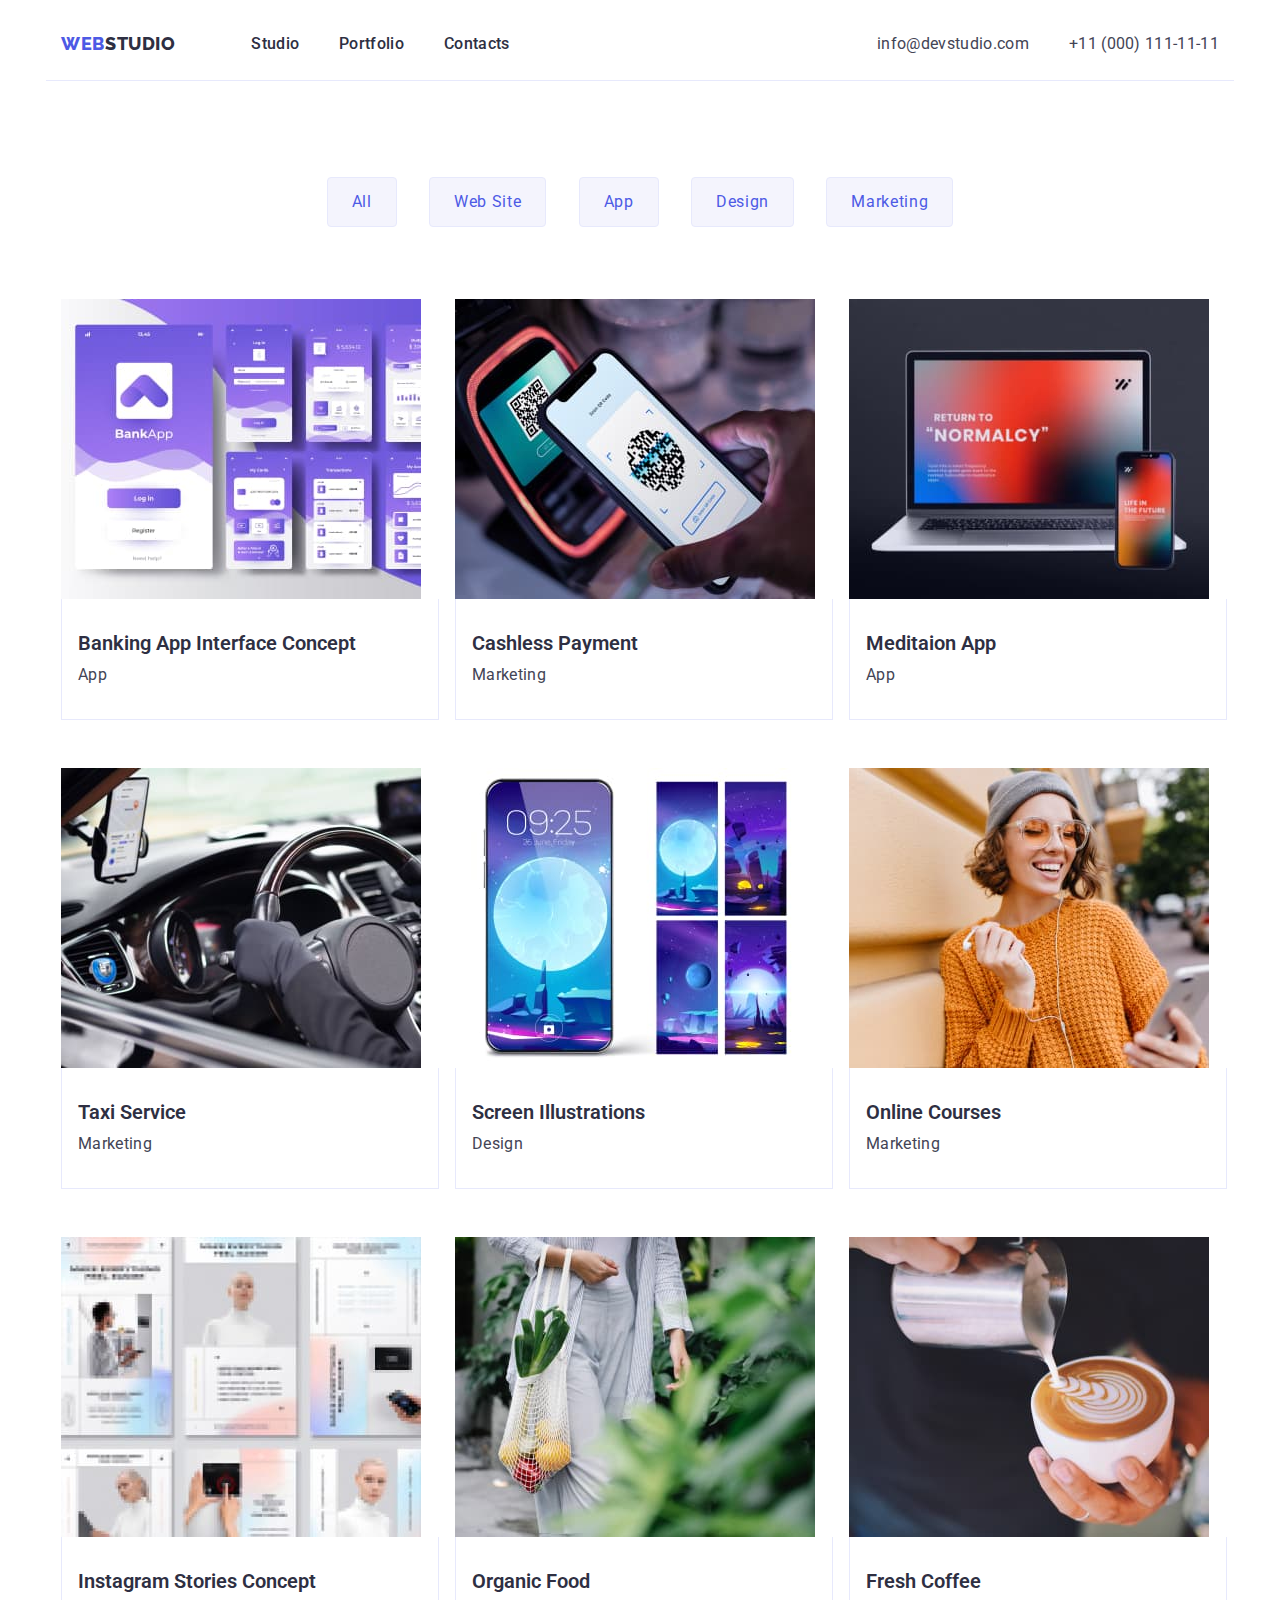
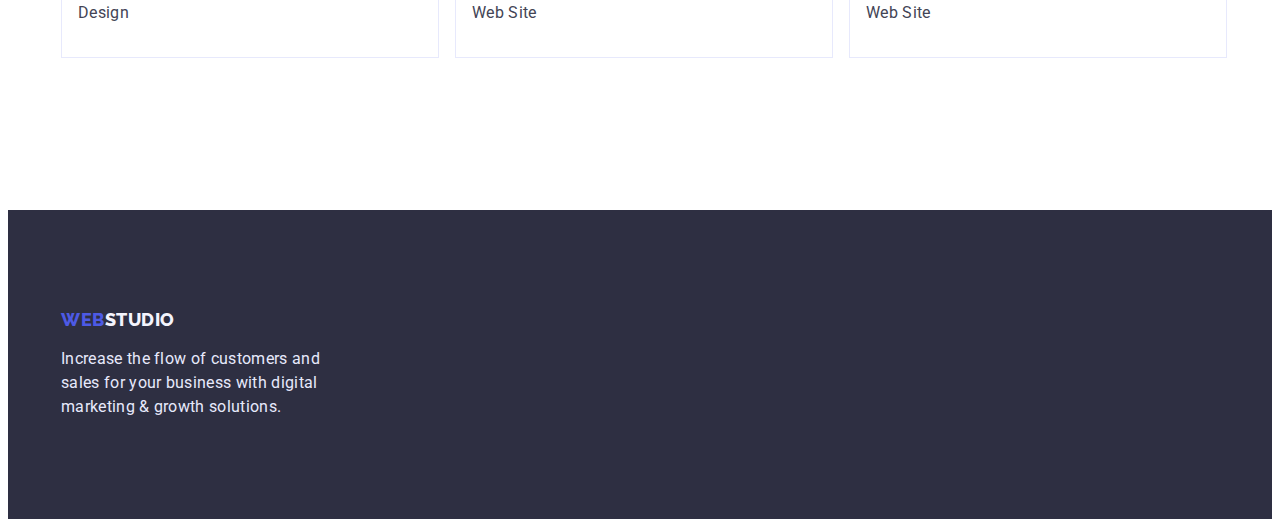
==== portfolio.html @ cd5cca3f "20.01" ====
<!DOCTYPE html>
<html lang="en">

<head>
  <meta charset="UTF-8">
  <meta http-equiv="X-UA-Compatible" content="IE=edge">
  <meta name="viewport" content="width=device-width, initial-scale=1.0">
  <title>Portfolio</title>
  <link rel="preconnect" href="https://fonts.googleapis.com">
  <link rel="preconnect" href="https://fonts.gstatic.com" crossorigin>
  <link href="https://fonts.googleapis.com/css2?family=Raleway:wght@800&family=Roboto:wght@400;500;700;900&display=swap"
    rel="stylesheet">
  <link rel="stylesheet" href="https://cdnjs.cloudflare.com/ajax/libs/modern-normalize/1.1.0/modern-normalize.min.css"
    integrity="sha512-wpPYUAdjBVSE4KJnH1VR1HeZfpl1ub8YT/NKx4PuQ5NmX2tKuGu6U/JRp5y+Y8XG2tV+wKQpNHVUX03MfMFn9Q=="
    crossorigin="anonymous" referrerpolicy="no-referrer" />
  <link rel="stylesheet" href="./css/styles.css" />

</head>

<body>
  <header class="header">
    <div class="main-nav cont-header">
      <nav class="main-nav">
        <a class="header-text" href="./index.html"><span class="header-web">Web</span>Studio</a>
        <ul class="site-nav">
          <li class="link"><a class="header-list" href="#">Studio</a></li>
          <li class="link"><a class="header-list" href="./portfolio.html">Portfolio</a></li>
          <li class="link"><a class="header-list" href="#">Contacts</a></li>
        </ul>
      </nav>
      <address class="main-nav contacts">
        <ul class="contacts">
          <li class="link"><a class="header-link" href="mailto:info@devstudio.com">info@devstudio.com</a></li>
          <li class="link"><a class="header-link" href="tel:+110001111111">+11 (000) 111-11-11</a></li>
        </ul>
      </address>
    </div>
  </header>
  <main>
    <!-- Section 1 -->
    <section class="portfolio-cont">
      <div class="conteiner-portfolio-buttons">
        <h1 class="section-text-none">List</h1>
        <ul class="item">
          <li class="link"><button class="portfolio-button portfolio-button-text" type="button">All</button></li>
          <li class="link"><button class="portfolio-button portfolio-button-text" type="button">Web Site</button></li>
          <li class="link"><button class="portfolio-button portfolio-button-text" type="button">App</button></li>
          <li class="link"><button class="portfolio-button portfolio-button-text" type="button">Design</button></li>
          <li class="link"><button class="portfolio-button portfolio-button-text" type="button">Marketing</button>
          </li>
        </ul>
      </div>
      <div class="conteiner-box">
        <ul class="portfolio-box">
          <li class="link">
            <img src="./images/portfolio/img.jpg" alt="Banking App" width="360">
            <div class="link-text">
              <h2 class="portfolio-item">Banking App Interface Concept</h2>
              <p class="portfolio-text">App</p>
            </div>
          </li>
          <li class="link">
            <img src="./images/portfolio/img-2.jpg" alt="Text" width="360">
            <div class="link-text">
              <h2 class="portfolio-item">Cashless Payment</h2>
              <p class="portfolio-text">Marketing</p>
            </div>
          </li>
          <li class="link">
            <img src="./images/portfolio/img-3.jpg" alt="Computer" width="360">
            <div class="link-text">
              <h2 class="portfolio-item">Meditaion App</h2>
              <p class="portfolio-text">App</p>
            </div>
          </li>
          <li class="link">
            <img src="./images/portfolio/img-4.jpg" alt="Car" width="360">
            <div class="link-text">
              <h2 class="portfolio-item">Taxi Service</h2>
              <p class="portfolio-text">Marketing</p>
            </div>
          </li>
          <li class="link">
            <img src="./images/portfolio/img-5.jpg" alt="Phone" width="360">
            <div class="link-text">
              <h2 class="portfolio-item">Screen Illustrations</h2>
              <p class="portfolio-text">Design</p>
            </div>
          </li>
          <li class="link">
            <img src="./images/portfolio/img-6.jpg" alt="Women" width="360">
            <div class="link-text">
              <h2 class="portfolio-item">Online Courses</h2>
              <p class="portfolio-text">Marketing</p>
            </div>
          </li>
          <li class="link">
            <img src="./images/portfolio/img-7.jpg" alt="Screenshot" width="360">
            <div class="link-text">
              <h2 class="portfolio-item">Instagram Stories Concept</h2>
              <p class="portfolio-text">Design</p>
            </div>
          </li>
          <li class="link">
            <img src="./images/portfolio/img-8.jpg" alt="Food" width="360">
            <div class="link-text">
              <h2 class="portfolio-item">Organic Food</h2>
              <p class="portfolio-text">Web Site</p>
            </div>
          </li>
          <li class="link">
            <img src="./images/portfolio/img-9.jpg" alt="Coffe" width="360">
            <div class="link-text">
              <h2 class="portfolio-item">Fresh Coffee</h2>
              <p class="portfolio-text">Web Site</p>
            </div>
          </li>
        </ul>
      </div>
    </section>
  </main>
  <footer class="footer">
    <div class="conteiner-footer">
      <a class="footer-studio" href="./index.html"><span class="footer-web">Web</span>Studio</a>
      <p class="footer-text">Increase the flow of customers and sales for your business with digital marketing &
        growth solutions.
      </p>
    </div>
  </footer>

</body>

</html>
---- css/styles.css ----
body {
  font-family: "Roboto", sans-serif;
  color: var(--text-grey-color);
}
h1,
h2,
h3,
h4,
h5,
h6,
p {
  margin: 0;
}
ul {
  margin: 0;
  padding-left: 0;
}
button {
  cursor: pointer;
}
:root {
  --text-grey-color: #2e2f42;
  --color-white-color: #ffffff;
}
.link {
  list-style-type: none;
}
img{
max-width: 100%;
height: auto;
display: block;
}
/* -----------------HEADER */
.main-nav {
  display: flex;
  align-items: center;
}
.contacts {
  display: flex;
  margin-left: auto;
}
.contacts > .link:first-child {
  margin-right: 40px;
}
.site-nav {
  display: flex;
}
.site-nav > .link {
  margin-right: 40px;
}
.site-nav > .link:last-child {
  margin-right: 0;
}
.site-nav > .link > .header-list {
  padding-top: 24px;
  padding-bottom: 24px;
  display: block;
}
.site-contacts {
  display: flex;
}
.site-contacts > .link + .link {
  margin-left: 40px;
}
.cont-header {
  width: 1158px;
  padding-right: 15px;
  padding-left: 15px;
  border-bottom: 1px solid #e7e9fc;
  margin: 0 auto;
}
.header-web {
  width: 44px;
  height: 24px;
  font-family: "Raleway";
  font-style: normal;
  font-weight: 800;
  font-size: 18px;
  line-height: 1.33em;
  display: flex;
  align-items: center;
  letter-spacing: 0.03em;
  text-transform: uppercase;
  color: #4d5ae5;
  text-decoration: none;
}
.header-text {
  font-family: "Raleway";
  font-style: normal;
  font-weight: 800;
  font-size: 18px;
  line-height: 1.33em;
  letter-spacing: 0.03em;
  text-transform: uppercase;
  color: var(--text-grey-color);
  text-decoration: none;
  display: flex;
  align-items: center;
  margin-right: 76px;
}
.header-list {
  font-weight: 500;
  font-size: 16px;
  line-height: 1.5em;
  letter-spacing: 0.02em;
  color: var(--text-grey-color);
  flex: none;
  order: 0;
  flex-grow: 0;
  text-decoration: none;
}
.header-list:hover,
.header-list:focus {
  color: #404bbf;
}
.header-link {
  font-size: 16px;
  line-height: 1.5em;
  letter-spacing: 0.02em;
  color: #434455;
  text-decoration: none;
  font-style: normal;
}
.header-link:hover,
.header-link:focus {
  color: #404bbf;
}
/* -------------HERO */
.hero-title {
  font-size: 56px;
  line-height: 1.07em;
  letter-spacing: 0.02em;
  color: var(--color-white-color);
  margin: 0 auto;
  max-width: 500px;
  text-align: center;
}
.hero {
  margin: 0 auto;
  padding-top: 188px;
  padding-bottom: 188px;
  background: var(--text-grey-color);
  text-align: center;
}
.section-two .section-three .section-four {
  background: #f4f4fd;
}
.button {
  font-family: "Roboto", sans-serif;
  min-width: 169px;
  height: 56px;
  background: #4d5ae5;
  box-shadow: 0 4px 4px rgba(0, 0, 0, 0.15);
  border-radius: 4px;
  cursor: pointer;
  padding: 16px 32px;
  gap: 10px;
}
.button:hover,
.button:focus {
  background: #404bbf;
}
.button-text {
  font-size: 16px;
  line-height: 1.5em;
  letter-spacing: 0.04em;
  color: var(--color-white-color);
  flex: none;
  order: 0;
  flex-grow: 0;
  margin-top: 48px;
}
/* --------------SECTION 2 */
.section-two {
  padding-top: 120px;
  padding-bottom: 120px;
}
.section-two-title {
  font-size: 20px;
  line-height: 1.2em;
  letter-spacing: 0.02em;
  color: var(--text-grey-color);
  flex: none;
  order: 0;
  flex-grow: 0;
  margin-bottom: 8px;
}
.section-two-text {
  font-size: 16px;
  line-height: 1.5em;
  letter-spacing: 0.02em;
  color: #434455;
}
.section-text-none {
  display: none;
}
.section-two-tist {
  display: flex;
  width: 1128px;
  margin-right: 15px;
  margin-left: 15px;
}
.section-link {
  min-width: 264px;
  margin-right: 24px;
}
/* --------------SECTION 3 */
.section-three {
  padding-bottom: 120px;
}
.section-three-title {
  font-size: 36px;
  line-height: 1.11em;
  text-align: center;
  letter-spacing: 0.02em;
  text-transform: capitalize;
  color: var(--text-grey-color);
  margin-bottom: 72px;
}
.section-three-flex {
  width: 1158px;
  padding-left: 15px;
  padding-right: 15px;
  margin: 0 auto;
}
.section-three-flex .item {
  display: flex;
}
.section-three-flex .item .link {
  width: 360px;
}
.section-three-flex .item .link + .link {
  margin-left: 24px;
}
/* --------------SECTION 4 */
.section-four {
  background: #f4f4fd;
  margin-left: auto;
  margin-right: auto;
  padding-top: 120px;
  padding-bottom: 120px;
}
.secttion-four-flex {
  padding-left: 15px;
  padding-right: 15px;
  margin: 0 auto;
}

.section-four > .secttion-four-flex > .item {
  display: flex;
  justify-content: center;
}
.item > .link + .link {
  margin-left: 24px;
}

.item-style {
  background-color: #fff;
  padding-top: 32px;
  padding-bottom: 32px;
}
.section-four-title {
  font-size: 36px;
  line-height: 1.11em;
  text-align: center;
  letter-spacing: 0.02em;
  text-transform: capitalize;
  color: var(--text-grey-color);
  margin-bottom: 72px;
}
.section-four-name {
  font-size: 20px;
  line-height: 24px;
  text-align: center;
  letter-spacing: 0.02em;
  color: var(--text-grey-color);
  flex: none;
  order: 0;
  flex-grow: 0;
  margin-bottom: 8px;
}
.section-four-text {
  font-size: 16px;
  line-height: 1.2em;
  text-align: center;
  letter-spacing: 0.02em;
  color: #434455;
  flex: none;
  order: 1;
  flex-grow: 0;
}
/* ------------FOOTER */
.footer {
  background: var(--text-grey-color);
  padding-top: 100px;
  padding-bottom: 100px;
}
.footer-web {
  font-family: "Raleway";
  font-style: normal;
  font-weight: 800;
  font-size: 18px;
  line-height: 1.16em;
  display: flex;
  align-items: center;
  letter-spacing: 0.03em;
  text-transform: uppercase;
  color: #4d5ae5;
  flex: none;
  order: 0;
  flex-grow: 0;
  text-decoration: none;
}
.footer-studio {
  font-family: "Raleway";
  font-style: normal;
  font-weight: 800;
  font-size: 18px;
  line-height: 1.16em;
  display: flex;
  align-items: center;
  letter-spacing: 0.03em;
  text-transform: uppercase;
  color: #f4f4fd;
  flex: none;
  order: 1;
  flex-grow: 0;
  text-decoration: none;
}
.footer-text {
  max-width: 300px;
  font-size: 16px;
  line-height: 1.5em;
  letter-spacing: 0.02em;
  color: #e7e9fc;
  margin-top: 16px;
}
/* ---------PORTFOLIO------------- */
/* ---------SECTION 1 */
.portfolio-button {
  background: #f4f4fd;
  border: 1px solid #e7e9fc;
  border-radius: 4px;
  cursor: pointer;
}
.portfolio-button:hover,
.portfolio-button:focus {
  background: #404bbf;
}
.portfolio-button-text {
  font-family: "Roboto", sans-serif;
  font-size: 16px;
  line-height: 1.5em;
  letter-spacing: 0.04em;
  color: #4d5ae5;
  padding: 12px 24px;
}
.portfolio-button-text:hover,
.portfolio-button-text:focus {
  background: #404bbf;
  color: #ffffff;
}
.portfolio-item {
  font-weight: 600;
  font-size: 20px;
  line-height: 1.2em;
  color: var(--text-grey-color);
}
.portfolio-text {
  font-size: 16px;
  line-height: 1.5em;
  letter-spacing: 0.02em;
  color: #434455;
  margin-top: 8px;
}
/* -------------CONTEINERS INDEX */
.conteiner {
  width: 1158px;
  padding-left: 15px;
  padding-right: 15px;
  margin: 0 auto;
  outline: 2px solid red;
}
.conteiner-section-two {
  max-width: 1158px;
  margin: 0 auto;
  padding-right: 15px;
  padding-left: 15px;
}
.section-three-flex {
  width: 1158px;
  padding-left: 15px;
  padding-right: 15px;
  margin: 0 auto;
}
.section-title-centered {
  text-align: center;
}
.conteiner-footer {
  width: 1158px;
  padding-right: 15px;
  padding-left: 15px;
  margin: 0 auto;
}
/* -------------CONTEINER PORTFPLIO */

.portfolio-cont {
  padding-top: 96px;
  padding-bottom: 152px;
}
.conteiner-portfolio-buttons {
  width: 635px;
  margin-left: auto;
  margin-bottom: 72px;
  margin-right: auto;
}
.conteiner-portfolio-buttons > .item {
  display: flex;
  justify-content: space-around;
}
.conteiner-portfolio-buttons > .item > .link + .link {
  margin-left: 24px;
}
.conteiner-portfolio-buttons > .item > .portfolio-button-text {
  padding: 12px 24px;
}
.portfolio-box {
  display: flex;
  flex-wrap: wrap;
}
.portfolio-box > .link {
  width: 360px;
  margin-bottom: 48px;
  flex-basis: calc((100% - 48px) / 3);
  margin-right: 24px;
}
.portfolio-box > .link:nth-child(3n) {
  margin-right: 0;
}
.portfolio-box > .link:nth-last-child(-n + 3) {
  margin-bottom: 0;
}
.portfolio-box:nth-child(3n) {
  margin-right: 0;
}
.portfolio-box:nth-last-child(-n + 3) {
  margin-bottom: 0;
}
.conteiner-box {
  width: 1158px;
  padding-right: 15px;
  padding-left: 15px;
  margin: 0 auto;
}
.portfolio-box > .link > .link-text {
  width: 360px;
  margin: 0;
  border: 1px solid #e7e9fc;
  border-top: none;
  padding-top: 32px;
  padding-left: 16px;
  padding-bottom: 32px;
}
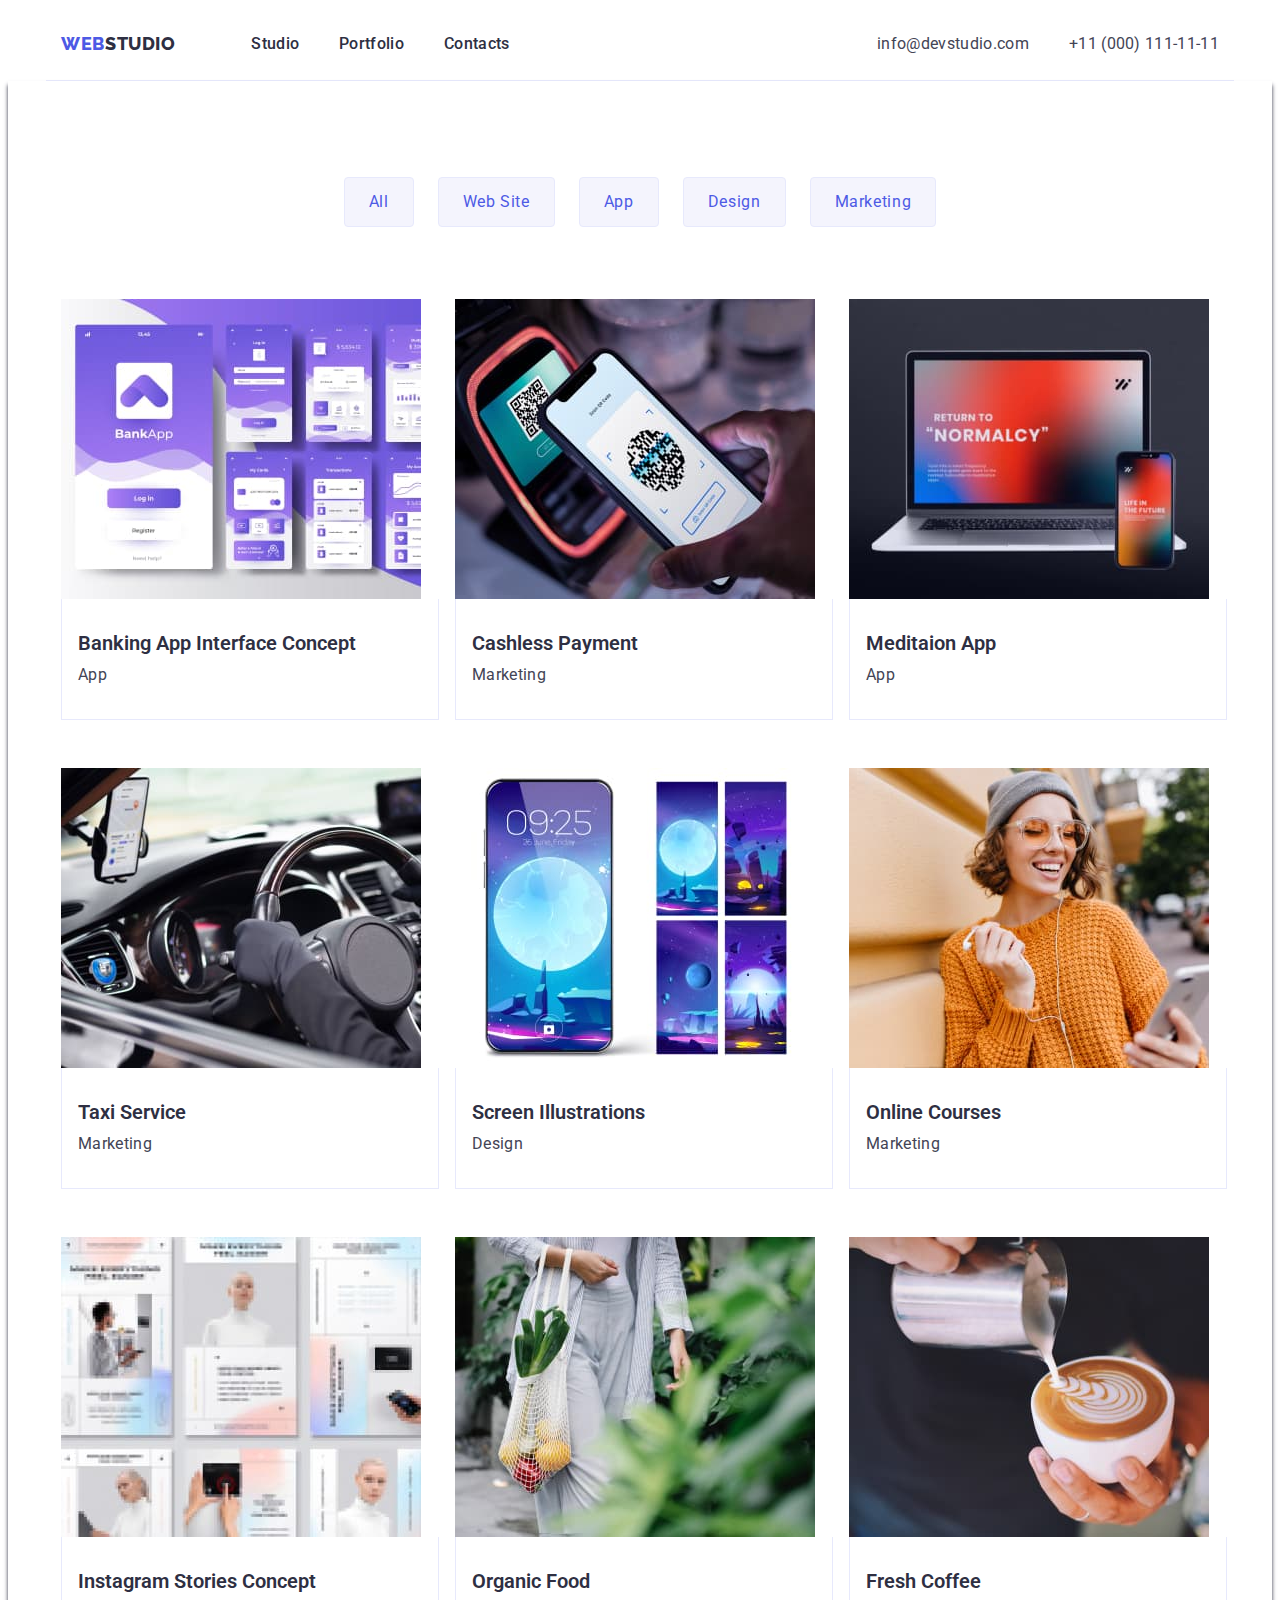
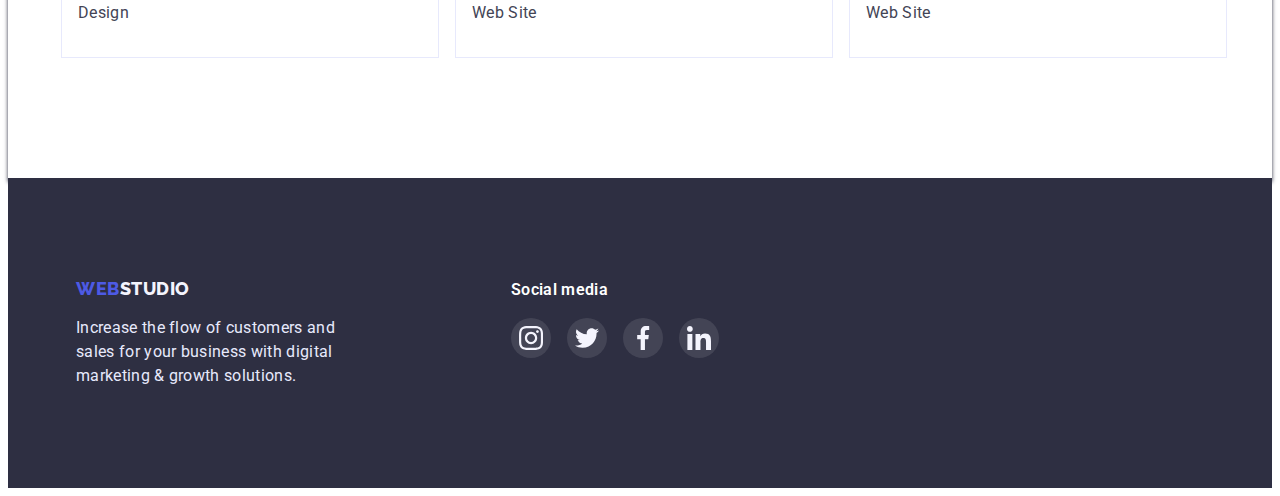
==== commit fca978fa: "21.01" ====
--- a/portfolio.html
+++ b/portfolio.html
@@ -23,92 +23,95 @@
       <nav class="main-nav">
         <a class="header-text" href="./index.html"><span class="header-web">Web</span>Studio</a>
         <ul class="site-nav">
-          <li class="link"><a class="header-list" href="#">Studio</a></li>
-          <li class="link"><a class="header-list" href="./portfolio.html">Portfolio</a></li>
-          <li class="link"><a class="header-list" href="#">Contacts</a></li>
+          <li class="link"><a class="header-list anker" href="#">Studio</a></li>
+          <li class="link"><a class="header-list anker" href="./portfolio.html">Portfolio</a></li>
+          <li class="link"><a class="header-list anker" href="#">Contacts</a></li>
         </ul>
       </nav>
       <address class="main-nav contacts">
         <ul class="contacts">
-          <li class="link"><a class="header-link" href="mailto:info@devstudio.com">info@devstudio.com</a></li>
-          <li class="link"><a class="header-link" href="tel:+110001111111">+11 (000) 111-11-11</a></li>
+          <li class="link"><a class="header-link anker" href="mailto:info@devstudio.com">info@devstudio.com</a></li>
+          <li class="link"><a class="header-link anker" href="tel:+110001111111">+11 (000) 111-11-11</a></li>
         </ul>
       </address>
     </div>
   </header>
   <main>
     <!-- Section 1 -->
-    <section class="portfolio-cont">
-      <div class="conteiner-portfolio-buttons">
+    <section class="portfolio-content">
+      <div class="conteiner-portfolio">
         <h1 class="section-text-none">List</h1>
-        <ul class="item">
-          <li class="link"><button class="portfolio-button portfolio-button-text" type="button">All</button></li>
-          <li class="link"><button class="portfolio-button portfolio-button-text" type="button">Web Site</button></li>
-          <li class="link"><button class="portfolio-button portfolio-button-text" type="button">App</button></li>
-          <li class="link"><button class="portfolio-button portfolio-button-text" type="button">Design</button></li>
-          <li class="link"><button class="portfolio-button portfolio-button-text" type="button">Marketing</button>
+        <ul class="portfolio-btn .link">
+          <li class="link">
+            <button class="btn portfolio-btn-text" type="button">All</button></li>
+          <li class="link">
+            <button class="btn portfolio-btn-text" type="button">Web Site</button></li>
+          <li class="link">
+            <button class="btn portfolio-btn-text" type="button">App</button></li>
+          <li class="link">
+            <button class="btn portfolio-btn-text" type="button">Design</button></li>
+          <li class="link">
+            <button class="btn portfolio-btn-text" type="button">Marketing</button>
           </li>
         </ul>
-      </div>
-      <div class="conteiner-box">
-        <ul class="portfolio-box">
-          <li class="link">
+        <ul class="picture-box link">
+          <li class="picture-item" .link>
             <img src="./images/portfolio/img.jpg" alt="Banking App" width="360">
-            <div class="link-text">
+            <div class="link-text .link">
               <h2 class="portfolio-item">Banking App Interface Concept</h2>
               <p class="portfolio-text">App</p>
             </div>
           </li>
-          <li class="link">
+          <li class="picture-item link">
             <img src="./images/portfolio/img-2.jpg" alt="Text" width="360">
             <div class="link-text">
               <h2 class="portfolio-item">Cashless Payment</h2>
               <p class="portfolio-text">Marketing</p>
             </div>
           </li>
-          <li class="link">
+          <li class="picture-item link">
             <img src="./images/portfolio/img-3.jpg" alt="Computer" width="360">
             <div class="link-text">
               <h2 class="portfolio-item">Meditaion App</h2>
               <p class="portfolio-text">App</p>
             </div>
           </li>
-          <li class="link">
+          <li class="picture-item link">
             <img src="./images/portfolio/img-4.jpg" alt="Car" width="360">
             <div class="link-text">
               <h2 class="portfolio-item">Taxi Service</h2>
               <p class="portfolio-text">Marketing</p>
             </div>
           </li>
-          <li class="link">
+          <li class="picture-item link">
             <img src="./images/portfolio/img-5.jpg" alt="Phone" width="360">
             <div class="link-text">
               <h2 class="portfolio-item">Screen Illustrations</h2>
               <p class="portfolio-text">Design</p>
             </div>
           </li>
-          <li class="link">
+          <li class="picture-item link">
             <img src="./images/portfolio/img-6.jpg" alt="Women" width="360">
             <div class="link-text">
               <h2 class="portfolio-item">Online Courses</h2>
               <p class="portfolio-text">Marketing</p>
             </div>
           </li>
-          <li class="link">
+          <li class="picture-item link">
             <img src="./images/portfolio/img-7.jpg" alt="Screenshot" width="360">
             <div class="link-text">
               <h2 class="portfolio-item">Instagram Stories Concept</h2>
               <p class="portfolio-text">Design</p>
             </div>
           </li>
-          <li class="link">
+          <li class="picture-item link">
             <img src="./images/portfolio/img-8.jpg" alt="Food" width="360">
             <div class="link-text">
               <h2 class="portfolio-item">Organic Food</h2>
               <p class="portfolio-text">Web Site</p>
             </div>
           </li>
-          <li class="link">
+          <li class="picture-item link">
             <img src="./images/portfolio/img-9.jpg" alt="Coffe" width="360">
             <div class="link-text">
               <h2 class="portfolio-item">Fresh Coffee</h2>
@@ -119,14 +122,46 @@
       </div>
     </section>
   </main>
-  <footer class="footer">
+<footer class="footer">
+  <div class="cont">
     <div class="conteiner-footer">
       <a class="footer-studio" href="./index.html"><span class="footer-web">Web</span>Studio</a>
-      <p class="footer-text">Increase the flow of customers and sales for your business with digital marketing &
+      <p class="footer-text">Increase the flow of customers and sales for your business with digital marketing
+        &
         growth solutions.
       </p>
     </div>
-  </footer>
+    <div class="conteiner-footer-two">
+      <h4 class="footer-soc-title">Social media</h4>
+      <ul class="footer-soc-list link">
+        <li class="footer-soc-item"><a href="" class="footer-soc-link link anker">
+            <svg class="footer-soc-icon">
+              <use href="./images/main-page/icons-2.svg#icon-instagram-2"></use>
+            </svg>
+          </a>
+        </li>
+        <li class="footer-soc-item"><a href="" class="footer-soc-link link anker">
+            <svg class="footer-soc-icon">
+              <use href="./images/main-page/icons-2.svg#icon-twitter-1"></use>
+            </svg>
+          </a>
+        </li>
+        <li class="footer-soc-item"><a href="" class="footer-soc-link link anker">
+            <svg class="footer-soc-icon">
+              <use href="./images/main-page/icons-2.svg#icon-facebook-1"></use>
+            </svg>
+          </a>
+        </li>
+        <li class="footer-soc-item"><a href="" class="footer-soc-link link anker">
+            <svg class="footer-soc-icon">
+              <use href="./images/main-page/icons-2.svg#icon-linkedin-1"></use>
+            </svg>
+          </a>
+        </li>
+      </ul>
+    </div>
+  </div>
+</footer>
 
 </body>
 
--- a/css/styles.css
+++ b/css/styles.css
@@ -21,14 +21,19 @@
 :root {
   --text-grey-color: #2e2f42;
   --color-white-color: #ffffff;
+  --gra: linear-gradient(rgba(46, 47, 66, 0.7), rgba(46, 47, 66, 0.7));
+  --activ-color: #404bbf;
 }
 .link {
   list-style-type: none;
 }
-img{
-max-width: 100%;
-height: auto;
-display: block;
+.anker {
+  text-decoration: none;
+}
+img {
+  max-width: 100%;
+  height: auto;
+  display: block;
 }
 /* -----------------HEADER */
 .main-nav {
@@ -107,23 +112,21 @@
   flex: none;
   order: 0;
   flex-grow: 0;
-  text-decoration: none;
 }
 .header-list:hover,
 .header-list:focus {
-  color: #404bbf;
+  color: var(--activ-color);
 }
 .header-link {
   font-size: 16px;
   line-height: 1.5em;
   letter-spacing: 0.02em;
   color: #434455;
-  text-decoration: none;
   font-style: normal;
 }
 .header-link:hover,
 .header-link:focus {
-  color: #404bbf;
+  color: var(--activ-color);
 }
 /* -------------HERO */
 .hero-title {
@@ -136,11 +139,16 @@
   text-align: center;
 }
 .hero {
+  max-width: 1440px;
   margin: 0 auto;
   padding-top: 188px;
   padding-bottom: 188px;
+  text-align: center;
   background: var(--text-grey-color);
-  text-align: center;
+  background-image: var(--gra), url(../images/main-page/people-office\ 1.jpg);
+  background-repeat: no-repeat;
+  background-size: cover;
+  background-position: center;
 }
 .section-two .section-three .section-four {
   background: #f4f4fd;
@@ -158,7 +166,7 @@
 }
 .button:hover,
 .button:focus {
-  background: #404bbf;
+  background: var(--activ-color);
 }
 .button-text {
   font-size: 16px;
@@ -183,6 +191,7 @@
   flex: none;
   order: 0;
   flex-grow: 0;
+  margin-top: 8px;
   margin-bottom: 8px;
 }
 .section-two-text {
@@ -200,9 +209,16 @@
   margin-right: 15px;
   margin-left: 15px;
 }
-.section-link {
+.section-two-item {
   min-width: 264px;
   margin-right: 24px;
+}
+.section-two-icon {
+  display: flex;
+  align-items: center;
+  justify-content: center;
+  background-color: #f4f4fd;
+  margin-bottom: 8px;
 }
 /* --------------SECTION 3 */
 .section-three {
@@ -253,7 +269,10 @@
 .item > .link + .link {
   margin-left: 24px;
 }
-
+.item > .link {
+  box-shadow: 0px 1px 6px rgba(46, 47, 66, 0.08),
+    0px 1px 1px rgba(46, 47, 66, 0.16), 0px 2px 1px rgba(46, 47, 66, 0.08);
+}
 .item-style {
   background-color: #fff;
   padding-top: 32px;
@@ -288,6 +307,78 @@
   flex: none;
   order: 1;
   flex-grow: 0;
+  margin-bottom: 12px;
+}
+.item-soc-list {
+  display: flex;
+  justify-content: center;
+  gap: 24px;
+}
+.section-four-soc-item {
+  width: 40px;
+  height: 40px;
+}
+.section-four-soc-link {
+  width: 100%;
+  height: 100%;
+  background-color: #4d5ae5;
+  color: #f4f4f4;
+  display: flex;
+  align-items: center;
+  justify-content: center;
+  border-radius: 50%;
+}
+.section-four-icon {
+  fill: #f4f4fd;
+}
+.section-four-soc-link:is(:hover, :focus) {
+  background-color: var(--activ-color);
+}
+/* ------------CUSTOMERS */
+.customers {
+  width: 1158px;
+  padding: 120px 15px;
+  background: #fff;
+  margin-left: auto;
+  margin-right: auto;
+  padding-top: 120px;
+  padding-bottom: 120px;
+}
+.customers-title {
+  font-weight: 700;
+  font-size: 36px;
+  line-height: 1.16em;
+  text-align: center;
+  letter-spacing: 0.03em;
+  color: #2e2f42;
+  margin-bottom: 72px;
+}
+.customers-list {
+  display: flex;
+  justify-content: center;
+  gap: 24px;
+}
+.customers-item {
+  width: calc((100% - 120px) / 6);
+  height: 88px;
+}
+.customers-link {
+  width: 100%;
+  height: 100%;
+  border: 1px solid #8e8f99;
+  border-radius: 4px;
+  display: flex;
+  align-items: center;
+  justify-content: center;
+}
+.customers-icon {
+  fill: #afb1b8;
+}
+.customers-link:is(:hover, :focus) {
+  border-color: #4d5ae5;
+}
+.customers-link:is(:hover, :focus) .customers-icon {
+  fill: #4d5ae5;
 }
 /* ------------FOOTER */
 .footer {
@@ -335,29 +426,102 @@
   color: #e7e9fc;
   margin-top: 16px;
 }
+.conteiner-footer {
+  padding-right: 15px;
+  padding-left: 15px;
+}
+.footer-soc-title {
+  font-weight: 600;
+  font-size: 16px;
+  line-height: 1.5em;
+  letter-spacing: 0.02em;
+  color: #ffffff;
+  margin-bottom: 16px;
+}
+.conteiner-footer-two {
+  margin-left: 120px;
+}
+.footer-soc-list {
+  display: flex;
+  justify-content: center;
+  gap: 16px;
+  width: calc((100%));
+}
+.footer-soc-item {
+  width: 40px;
+  height: 40px;
+  display: block;
+  border-radius: 50%;
+  background-color: rgba(255, 255, 255, 0.1);
+}
+.footer-soc-link {
+  width: 100%;
+  height: 100%;
+  display: flex;
+  align-items: center;
+  justify-content: center;
+  color: #f4f4fd;
+}
+.footer-soc-icon {
+  width: 24px;
+  height: 24px;
+  fill: currentColor;
+}
+.cont {
+  width: 1158px;
+  margin: 0 auto;
+  display: flex;
+  align-items: baseline;
+}
+.footer-soc-item:is(:hover, :focus) {
+  background-color: #31d0aa;
+}
 /* ---------PORTFOLIO------------- */
 /* ---------SECTION 1 */
-.portfolio-button {
+.portfolio-content {
+  padding-top: 96px;
+  padding-bottom: 120px;
+  box-shadow: 0 4px 4px 0;
+}
+.conteiner-portfolio {
+  width: 1158px;
+  padding-right: 15px;
+  padding-left: 15px;
+  margin-left: auto;
+  margin-right: auto;
+}
+.portfolio-btn {
+  display: flex;
+  justify-content: center;
+  gap: 24px;
+  margin-bottom: 72px;
+}
+.btn {
   background: #f4f4fd;
   border: 1px solid #e7e9fc;
   border-radius: 4px;
   cursor: pointer;
-}
-.portfolio-button:hover,
-.portfolio-button:focus {
+  display: flex;
+  flex-direction: row;
+  justify-content: center;
+  align-items: center;
+  padding: 12px 24px;
+}
+.btn:hover,
+.btn:focus {
   background: #404bbf;
 }
-.portfolio-button-text {
-  font-family: "Roboto", sans-serif;
+.portfolio-btn-text {
+  font-family: inherit;
   font-size: 16px;
   line-height: 1.5em;
   letter-spacing: 0.04em;
   color: #4d5ae5;
   padding: 12px 24px;
 }
-.portfolio-button-text:hover,
-.portfolio-button-text:focus {
-  background: #404bbf;
+.portfolio-btn-text:hover,
+.portfolio-btn-text:focus {
+  background: var(--activ-color);
   color: #ffffff;
 }
 .portfolio-item {
@@ -373,86 +537,29 @@
   color: #434455;
   margin-top: 8px;
 }
-/* -------------CONTEINERS INDEX */
-.conteiner {
-  width: 1158px;
-  padding-left: 15px;
-  padding-right: 15px;
-  margin: 0 auto;
-  outline: 2px solid red;
-}
-.conteiner-section-two {
-  max-width: 1158px;
-  margin: 0 auto;
-  padding-right: 15px;
-  padding-left: 15px;
-}
-.section-three-flex {
-  width: 1158px;
-  padding-left: 15px;
-  padding-right: 15px;
-  margin: 0 auto;
-}
-.section-title-centered {
-  text-align: center;
-}
-.conteiner-footer {
-  width: 1158px;
-  padding-right: 15px;
-  padding-left: 15px;
-  margin: 0 auto;
-}
-/* -------------CONTEINER PORTFPLIO */
-
-.portfolio-cont {
-  padding-top: 96px;
-  padding-bottom: 152px;
-}
-.conteiner-portfolio-buttons {
-  width: 635px;
-  margin-left: auto;
-  margin-bottom: 72px;
-  margin-right: auto;
-}
-.conteiner-portfolio-buttons > .item {
-  display: flex;
-  justify-content: space-around;
-}
-.conteiner-portfolio-buttons > .item > .link + .link {
-  margin-left: 24px;
-}
-.conteiner-portfolio-buttons > .item > .portfolio-button-text {
-  padding: 12px 24px;
-}
-.portfolio-box {
+.picture-box {
   display: flex;
   flex-wrap: wrap;
 }
-.portfolio-box > .link {
+.picture-item {
   width: 360px;
   margin-bottom: 48px;
   flex-basis: calc((100% - 48px) / 3);
   margin-right: 24px;
 }
-.portfolio-box > .link:nth-child(3n) {
+.picture-item:nth-child(3n) {
   margin-right: 0;
 }
-.portfolio-box > .link:nth-last-child(-n + 3) {
+.picture-item:nth-last-child(-n + 3) {
   margin-bottom: 0;
 }
-.portfolio-box:nth-child(3n) {
+.picture:nth-child(3n) {
   margin-right: 0;
 }
-.portfolio-box:nth-last-child(-n + 3) {
+.picture:nth-last-child(-n + 3) {
   margin-bottom: 0;
 }
-.conteiner-box {
-  width: 1158px;
-  padding-right: 15px;
-  padding-left: 15px;
-  margin: 0 auto;
-}
-.portfolio-box > .link > .link-text {
+.picture-item > .link-text {
   width: 360px;
   margin: 0;
   border: 1px solid #e7e9fc;
@@ -461,3 +568,30 @@
   padding-left: 16px;
   padding-bottom: 32px;
 }
+.picture-item:is(:hover, :focus){
+display: block;
+box-shadow: 0px 1px 1px rgba(46, 47, 66, 0.16), 0px 2px 1px rgba(46, 47, 66, 0.08);
+}
+/* -------------CONTEINERS INDEX */
+.conteiner {
+  width: 1158px;
+  padding-left: 15px;
+  padding-right: 15px;
+  margin: 0 auto;
+  outline: 2px solid red;
+}
+.conteiner-section-two {
+  max-width: 1158px;
+  margin: 0 auto;
+  padding-right: 15px;
+  padding-left: 15px;
+}
+.section-three-flex {
+  width: 1158px;
+  padding-left: 15px;
+  padding-right: 15px;
+  margin: 0 auto;
+}
+.section-title-centered {
+  text-align: center;
+}
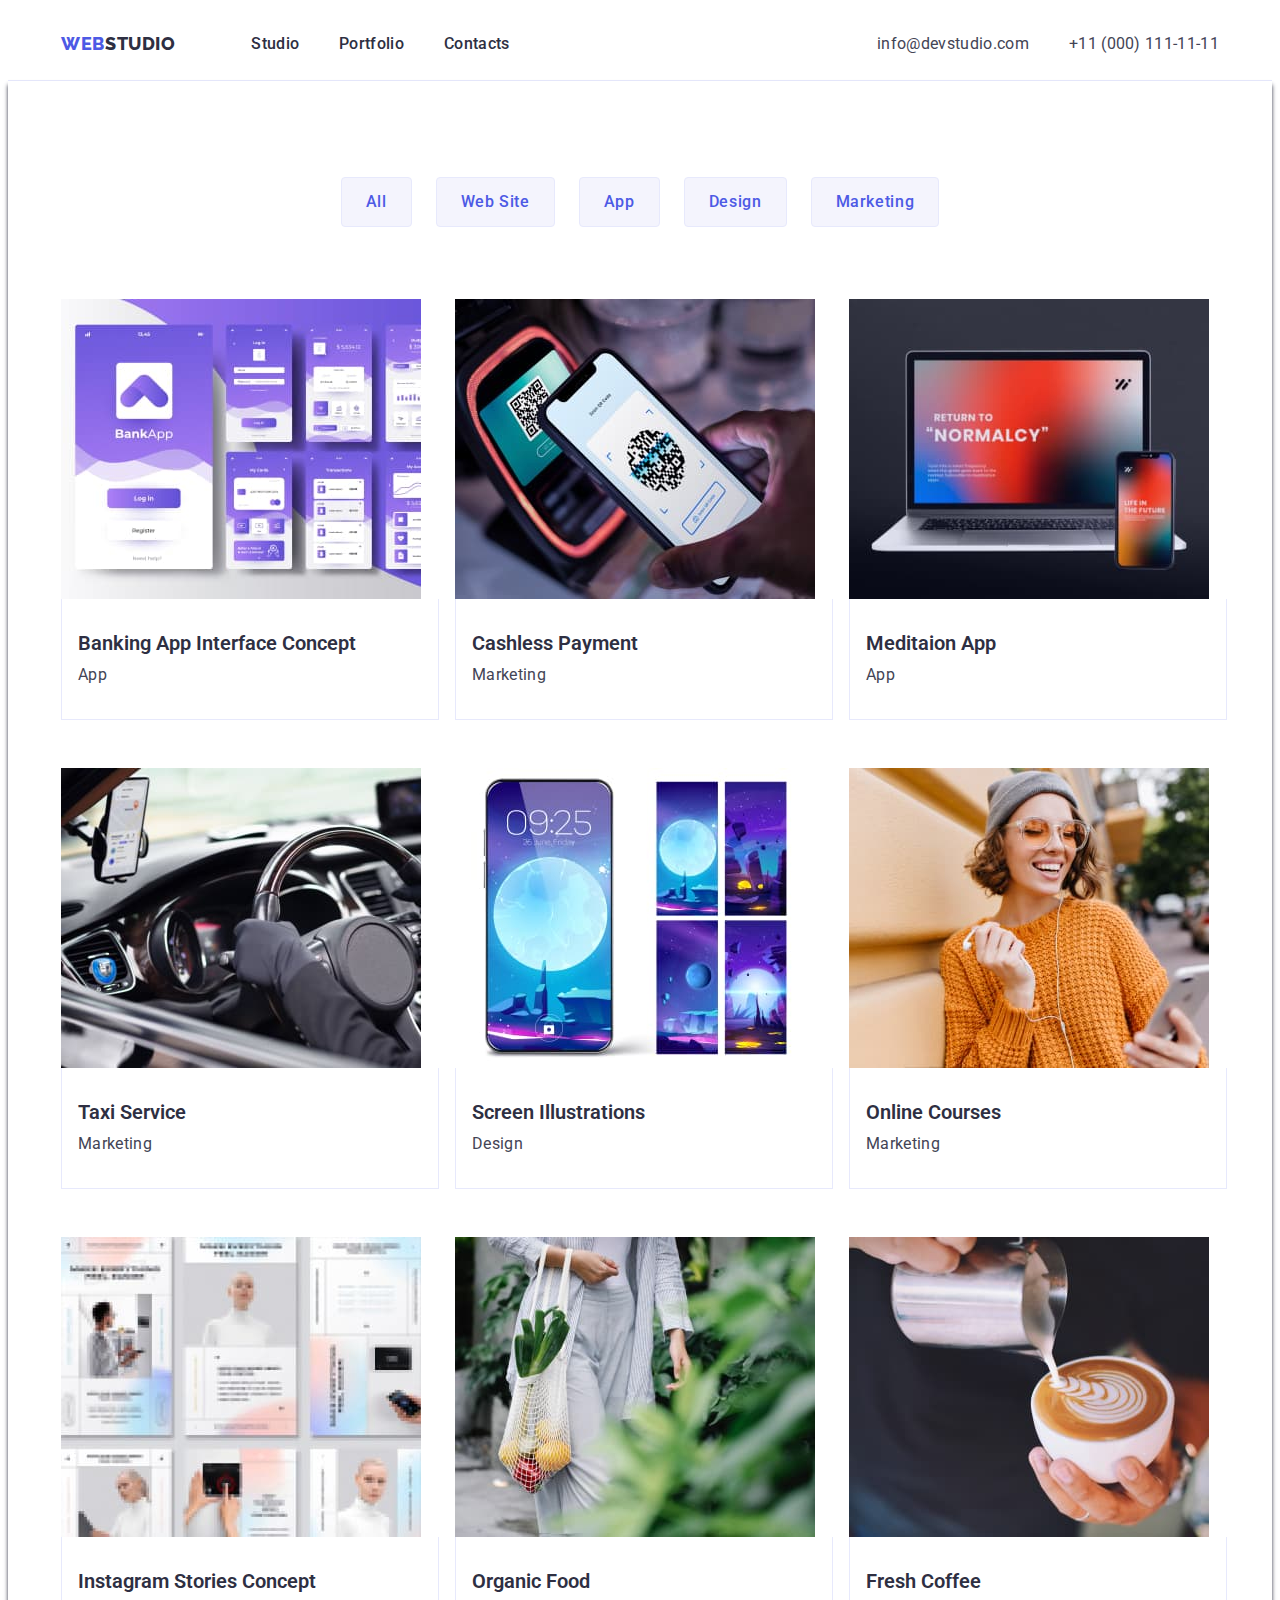
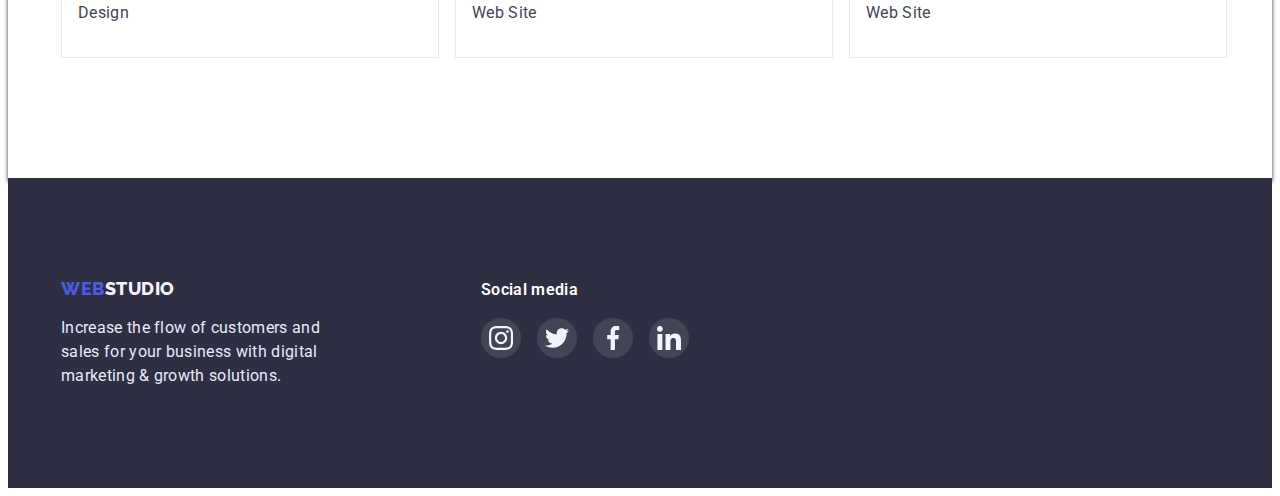
==== commit d94b7798: "new" ====
--- a/portfolio.html
+++ b/portfolio.html
@@ -23,7 +23,7 @@
       <nav class="main-nav">
         <a class="header-text" href="./index.html"><span class="header-web">Web</span>Studio</a>
         <ul class="site-nav">
-          <li class="link"><a class="header-list anker" href="#">Studio</a></li>
+          <li class="link"><a class="header-list anker" href="./index.html">Studio</a></li>
           <li class="link"><a class="header-list anker" href="./portfolio.html">Portfolio</a></li>
           <li class="link"><a class="header-list anker" href="#">Contacts</a></li>
         </ul>
--- a/css/styles.css
+++ b/css/styles.css
@@ -71,8 +71,10 @@
   width: 1158px;
   padding-right: 15px;
   padding-left: 15px;
+  margin: 0 auto;
+}
+.header {
   border-bottom: 1px solid #e7e9fc;
-  margin: 0 auto;
 }
 .header-web {
   width: 44px;
@@ -81,7 +83,7 @@
   font-style: normal;
   font-weight: 800;
   font-size: 18px;
-  line-height: 1.33em;
+  line-height: 1.33;
   display: flex;
   align-items: center;
   letter-spacing: 0.03em;
@@ -94,7 +96,7 @@
   font-style: normal;
   font-weight: 800;
   font-size: 18px;
-  line-height: 1.33em;
+  line-height: 1.33;
   letter-spacing: 0.03em;
   text-transform: uppercase;
   color: var(--text-grey-color);
@@ -158,7 +160,8 @@
   min-width: 169px;
   height: 56px;
   background: #4d5ae5;
-  box-shadow: 0 4px 4px rgba(0, 0, 0, 0.15);
+  box-shadow: 0px 4px 4px rgba(0, 0, 0, 0.15);
+  border: 0;
   border-radius: 4px;
   cursor: pointer;
   padding: 16px 32px;
@@ -170,7 +173,8 @@
 }
 .button-text {
   font-size: 16px;
-  line-height: 1.5em;
+  font-weight: 500;
+  line-height: 1.5;
   letter-spacing: 0.04em;
   color: var(--color-white-color);
   flex: none;
@@ -214,10 +218,13 @@
   margin-right: 24px;
 }
 .section-two-icon {
+  width: 264px;
+  height: 112px;
   display: flex;
   align-items: center;
   justify-content: center;
   background-color: #f4f4fd;
+  border-radius: 4px;
   margin-bottom: 8px;
 }
 /* --------------SECTION 3 */
@@ -426,10 +433,6 @@
   color: #e7e9fc;
   margin-top: 16px;
 }
-.conteiner-footer {
-  padding-right: 15px;
-  padding-left: 15px;
-}
 .footer-soc-title {
   font-weight: 600;
   font-size: 16px;
@@ -451,8 +454,6 @@
   width: 40px;
   height: 40px;
   display: block;
-  border-radius: 50%;
-  background-color: rgba(255, 255, 255, 0.1);
 }
 .footer-soc-link {
   width: 100%;
@@ -461,6 +462,8 @@
   align-items: center;
   justify-content: center;
   color: #f4f4fd;
+  border-radius: 50%;
+  background-color: rgba(255, 255, 255, 0.1);
 }
 .footer-soc-icon {
   width: 24px;
@@ -473,8 +476,8 @@
   display: flex;
   align-items: baseline;
 }
-.footer-soc-item:is(:hover, :focus) {
-  background-color: #31d0aa;
+.footer-soc-link:is(:hover, :focus) {
+  background: #31d0aa;
 }
 /* ---------PORTFOLIO------------- */
 /* ---------SECTION 1 */
@@ -509,12 +512,16 @@
 }
 .btn:hover,
 .btn:focus {
-  background: #404bbf;
+  background: #4d5ae5;
+  box-shadow: 0px 3px 1px rgba(0, 0, 0, 0.1), 0px 2px 1px rgba(0, 0, 0, 0.08),
+    0px 2px 2px rgba(0, 0, 0, 0.12);
+  border-color: var(--activ-color);
 }
 .portfolio-btn-text {
   font-family: inherit;
   font-size: 16px;
-  line-height: 1.5em;
+  font-weight: 500;
+  line-height: 1.5;
   letter-spacing: 0.04em;
   color: #4d5ae5;
   padding: 12px 24px;
@@ -551,12 +558,6 @@
   margin-right: 0;
 }
 .picture-item:nth-last-child(-n + 3) {
-  margin-bottom: 0;
-}
-.picture:nth-child(3n) {
-  margin-right: 0;
-}
-.picture:nth-last-child(-n + 3) {
   margin-bottom: 0;
 }
 .picture-item > .link-text {
@@ -568,9 +569,10 @@
   padding-left: 16px;
   padding-bottom: 32px;
 }
-.picture-item:is(:hover, :focus){
-display: block;
-box-shadow: 0px 1px 1px rgba(46, 47, 66, 0.16), 0px 2px 1px rgba(46, 47, 66, 0.08);
+.picture-item:is(:hover, :focus) {
+  display: block;
+  box-shadow: 0px 1px 1px rgba(46, 47, 66, 0.16),
+    0px 2px 1px rgba(46, 47, 66, 0.08);
 }
 /* -------------CONTEINERS INDEX */
 .conteiner {
@@ -578,7 +580,6 @@
   padding-left: 15px;
   padding-right: 15px;
   margin: 0 auto;
-  outline: 2px solid red;
 }
 .conteiner-section-two {
   max-width: 1158px;
